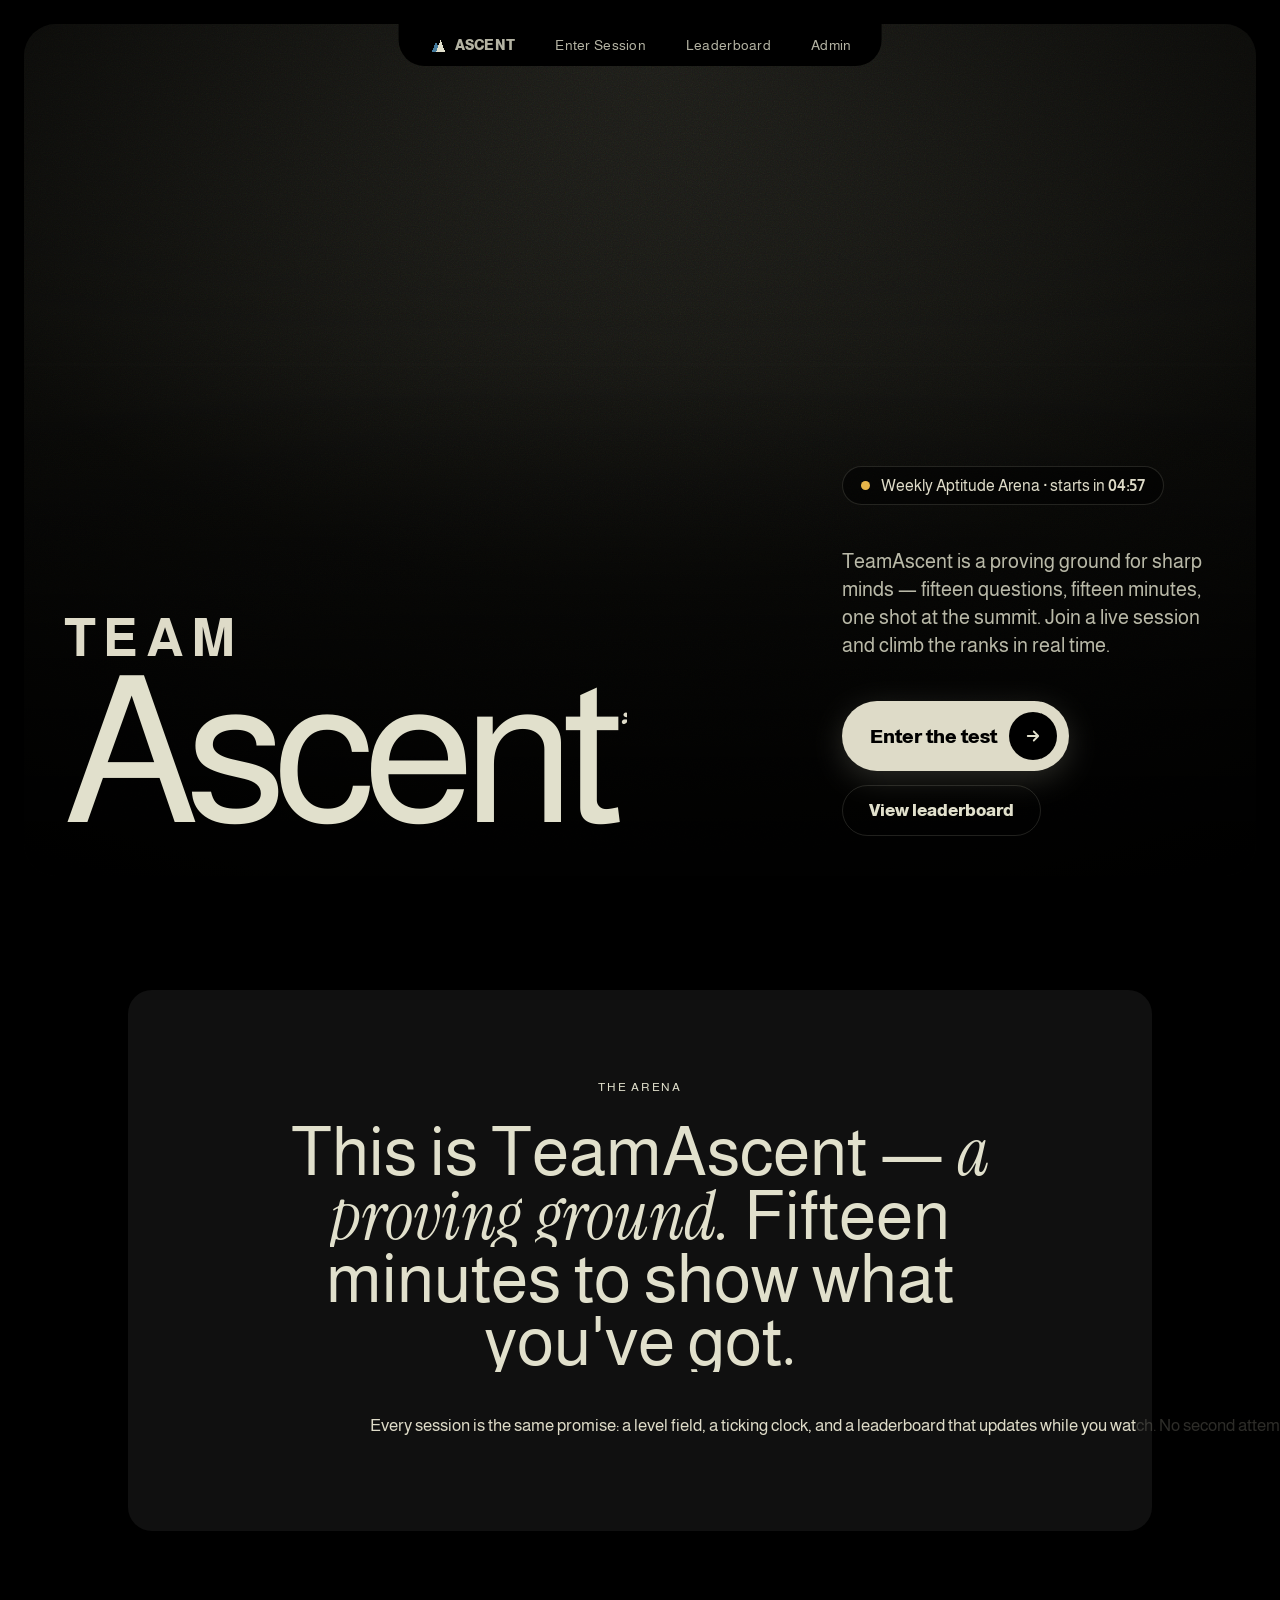
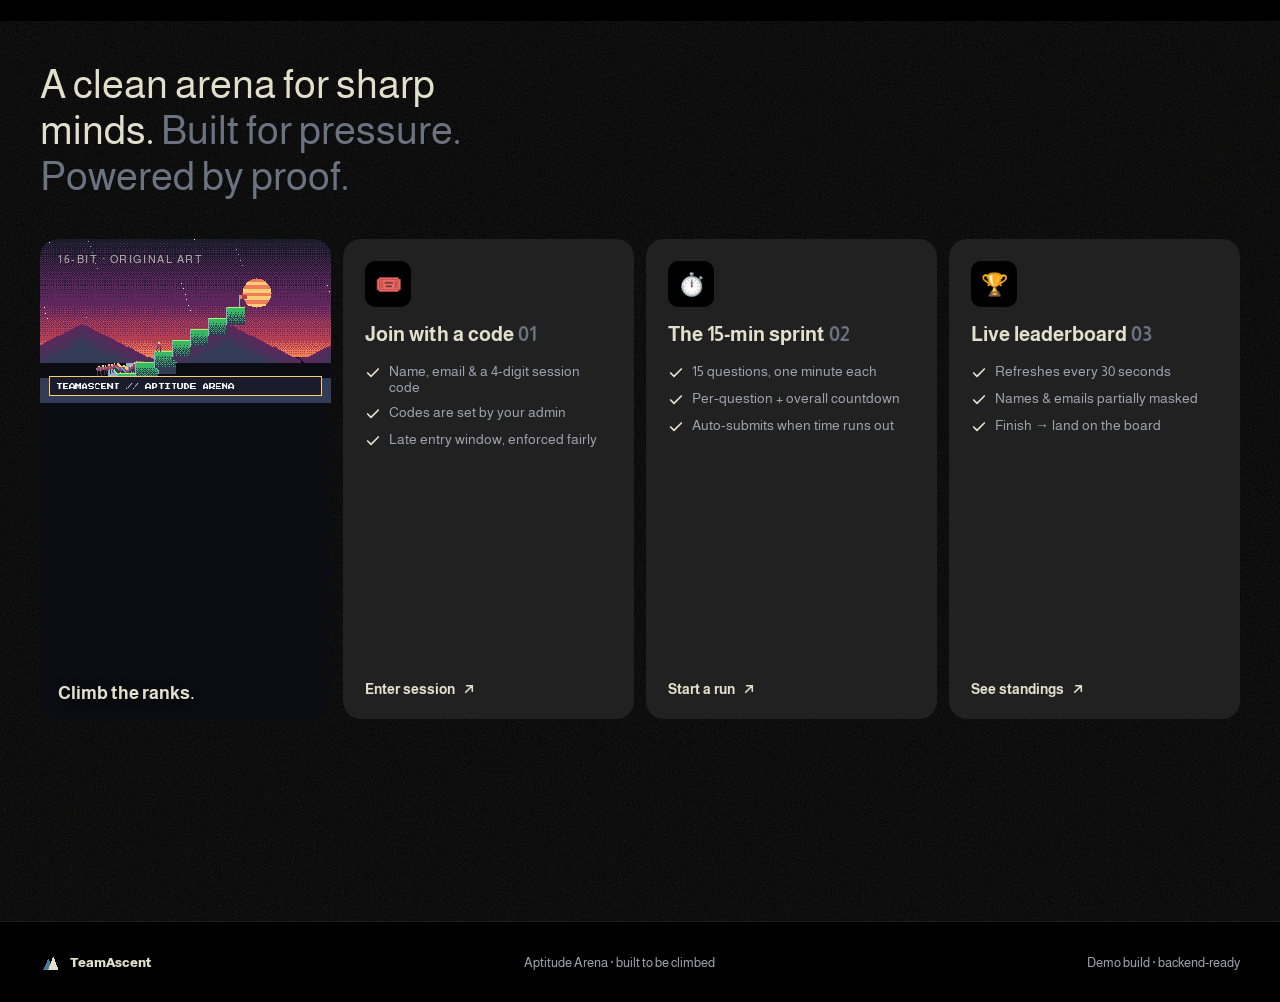
==== index.html @ a2c1b713 "Initial commit — TeamAscent Aptitude Arena Pixel + cinematic aptitude-test platform (no build step):" ====
<!DOCTYPE html>
<html lang="en">
<head>
  <meta charset="UTF-8" />
  <meta name="viewport" content="width=device-width, initial-scale=1.0" />
  <title>TeamAscent · Aptitude Arena</title>
  <meta name="description" content="TeamAscent Aptitude Arena — 15 questions, 15 minutes, one shot at the summit. Climb the live leaderboard." />
  <link rel="icon" href="data:image/svg+xml,<svg xmlns='http://www.w3.org/2000/svg' viewBox='0 0 24 24'><polygon points='10,21 16,5 22,21' fill='%23E1E0CC'/><polygon points='4,21 10,8 16,21' fill='%23457b9d'/></svg>" />
  <link rel="stylesheet" href="css/prisma.css" />
</head>
<body>

  <!-- ===================== HERO ===================== -->
  <section class="hero">
    <div class="hero-frame">
      <video class="hero-video" id="hero-video" autoplay loop muted playsinline preload="auto">
        <source src="assets/hero-loop.mp4" type="video/mp4" />
      </video>
      <div class="hero-overlay noise-overlay"></div>
      <div class="hero-overlay grad"></div>

      <nav class="nav-pill">
        <a class="nav-brand" href="index.html">
          <svg viewBox="0 0 24 24" shape-rendering="crispEdges"><polygon points="4,21 10,8 16,21" fill="#457b9d"/><polygon points="10,21 16,5 22,21" fill="#E1E0CC"/></svg>
          ASCENT
        </a>
        <a href="join.html">Enter Session</a>
        <a href="leaderboard.html">Leaderboard</a>
        <a href="admin.html">Admin</a>
      </nav>

      <div class="hero-content">
        <h1 class="hero-huge pull" id="hero-title" data-text="Team Ascent" data-asterisk="1"></h1>
        <div class="hero-right">
          <div class="session-chip" id="session-chip" style="display:none;">
            <span class="dot"></span><span id="chip-text">Loading…</span>
          </div>
          <p class="hero-desc">
            TeamAscent is a proving ground for sharp minds — fifteen questions, fifteen
            minutes, one shot at the summit. Join a live session and climb the ranks in real time.
          </p>
          <div class="cta-row">
            <a href="join.html" class="cta">Enter the test
              <span class="circle">
                <svg width="18" height="18" viewBox="0 0 24 24" fill="none" stroke="currentColor" stroke-width="2.4" stroke-linecap="round" stroke-linejoin="round"><path d="M5 12h14M13 6l6 6-6 6"/></svg>
              </span>
            </a>
            <a href="leaderboard.html" class="cta cta-ghost">View leaderboard</a>
          </div>
        </div>
      </div>
    </div>
  </section>

  <!-- ===================== ABOUT ===================== -->
  <section class="about">
    <div class="about-card">
      <div class="about-label">The Arena</div>
      <h2 class="about-head" id="about-head"></h2>
      <p class="about-body" id="about-body">Every session is the same promise: a level field, a ticking clock, and a leaderboard that updates while you watch. No second attempts, no hidden advantages — just how fast and how sharp you really are. Finish, and you land straight on the board with the pack behind you.</p>
    </div>
  </section>

  <!-- ===================== FEATURES ===================== -->
  <section class="features">
    <div class="bg-noise"></div>
    <div class="features-inner">
      <h2 class="features-head" id="features-head"></h2>
      <div class="cards">

        <!-- Card 1: our original pixel art -->
        <div class="card card-media">
          <span class="cap-sub">16-bit · original art</span>
          <canvas id="hero-canvas" class="pix" aria-label="Pixel climber ascending to the summit"></canvas>
          <span class="cap">Climb the ranks.</span>
        </div>

        <!-- Card 2 -->
        <div class="card">
          <div class="card-ico">🎟️</div>
          <h3>Join with a code <span class="num">01</span></h3>
          <ul>
            <li><svg width="16" height="16" viewBox="0 0 24 24" fill="none" stroke="currentColor" stroke-width="2.5" stroke-linecap="round" stroke-linejoin="round"><path d="M20 6 9 17l-5-5"/></svg>Name, email & a 4-digit session code</li>
            <li><svg width="16" height="16" viewBox="0 0 24 24" fill="none" stroke="currentColor" stroke-width="2.5" stroke-linecap="round" stroke-linejoin="round"><path d="M20 6 9 17l-5-5"/></svg>Codes are set by your admin</li>
            <li><svg width="16" height="16" viewBox="0 0 24 24" fill="none" stroke="currentColor" stroke-width="2.5" stroke-linecap="round" stroke-linejoin="round"><path d="M20 6 9 17l-5-5"/></svg>Late entry window, enforced fairly</li>
          </ul>
          <a class="learn" href="join.html">Enter session
            <svg width="16" height="16" viewBox="0 0 24 24" fill="none" stroke="currentColor" stroke-width="2.4" stroke-linecap="round" stroke-linejoin="round"><path d="M5 12h14M13 6l6 6-6 6"/></svg></a>
        </div>

        <!-- Card 3 -->
        <div class="card">
          <div class="card-ico">⏱️</div>
          <h3>The 15-min sprint <span class="num">02</span></h3>
          <ul>
            <li><svg width="16" height="16" viewBox="0 0 24 24" fill="none" stroke="currentColor" stroke-width="2.5" stroke-linecap="round" stroke-linejoin="round"><path d="M20 6 9 17l-5-5"/></svg>15 questions, one minute each</li>
            <li><svg width="16" height="16" viewBox="0 0 24 24" fill="none" stroke="currentColor" stroke-width="2.5" stroke-linecap="round" stroke-linejoin="round"><path d="M20 6 9 17l-5-5"/></svg>Per-question + overall countdown</li>
            <li><svg width="16" height="16" viewBox="0 0 24 24" fill="none" stroke="currentColor" stroke-width="2.5" stroke-linecap="round" stroke-linejoin="round"><path d="M20 6 9 17l-5-5"/></svg>Auto-submits when time runs out</li>
          </ul>
          <a class="learn" href="join.html">Start a run
            <svg width="16" height="16" viewBox="0 0 24 24" fill="none" stroke="currentColor" stroke-width="2.4" stroke-linecap="round" stroke-linejoin="round"><path d="M5 12h14M13 6l6 6-6 6"/></svg></a>
        </div>

        <!-- Card 4 -->
        <div class="card">
          <div class="card-ico">🏆</div>
          <h3>Live leaderboard <span class="num">03</span></h3>
          <ul>
            <li><svg width="16" height="16" viewBox="0 0 24 24" fill="none" stroke="currentColor" stroke-width="2.5" stroke-linecap="round" stroke-linejoin="round"><path d="M20 6 9 17l-5-5"/></svg>Refreshes every 30 seconds</li>
            <li><svg width="16" height="16" viewBox="0 0 24 24" fill="none" stroke="currentColor" stroke-width="2.5" stroke-linecap="round" stroke-linejoin="round"><path d="M20 6 9 17l-5-5"/></svg>Names & emails partially masked</li>
            <li><svg width="16" height="16" viewBox="0 0 24 24" fill="none" stroke="currentColor" stroke-width="2.5" stroke-linecap="round" stroke-linejoin="round"><path d="M20 6 9 17l-5-5"/></svg>Finish → land on the board</li>
          </ul>
          <a class="learn" href="leaderboard.html">See standings
            <svg width="16" height="16" viewBox="0 0 24 24" fill="none" stroke="currentColor" stroke-width="2.4" stroke-linecap="round" stroke-linejoin="round"><path d="M5 12h14M13 6l6 6-6 6"/></svg></a>
        </div>

      </div>
    </div>
  </section>

  <!-- ===================== FOOTER ===================== -->
  <footer class="foot">
    <div class="foot-inner">
      <span class="foot-brand">
        <svg width="20" height="20" viewBox="0 0 24 24" shape-rendering="crispEdges"><polygon points="4,21 10,8 16,21" fill="#457b9d"/><polygon points="10,21 16,5 22,21" fill="#E1E0CC"/></svg>
        TeamAscent
      </span>
      <span>Aptitude Arena · built to be climbed</span>
      <span>Demo build · backend-ready</span>
    </div>
  </footer>

  <script src="js/config.js"></script>
  <script src="js/util.js"></script>
  <script src="js/api.js"></script>
  <script src="js/pixelscene.js"></script>
  <script src="js/landing.js"></script>
</body>
</html>
---- css/prisma.css ----
/* =============================================================
   TeamAscent — Landing: cinematic / cream (Prisma-inspired)
   Vanilla, mobile-first, dependency-free.
   ============================================================= */

@import url('https://fonts.googleapis.com/css2?family=Almarai:wght@300;400;700;800&family=Instrument+Serif:ital@1&family=Press+Start+2P&display=swap');

:root {
  --bg: #000000;
  --card: #101010;
  --card-2: #212121;
  --cream: #E1E0CC;
  --cream-2: #DEDBC8;
  --muted: #9ca3af;   /* gray-400 */
  --muted-2: #6b7280; /* gray-500 */
  --rule: rgba(225,224,204,0.14);
}

* { box-sizing: border-box; }
html { scroll-behavior: smooth; -webkit-text-size-adjust: 100%; }
body {
  margin: 0; background: var(--bg); color: var(--cream);
  font-family: 'Almarai', -apple-system, BlinkMacSystemFont, 'Segoe UI', Roboto, sans-serif;
  font-weight: 400; overflow-x: hidden;
}
a { color: inherit; text-decoration: none; }
.serif { font-family: 'Instrument Serif', serif; font-style: italic; font-weight: 400; }

/* Noise textures (inline SVG feTurbulence) */
.noise-overlay {
  background-image: url("data:image/svg+xml,%3Csvg xmlns='http://www.w3.org/2000/svg'%3E%3Cfilter id='n'%3E%3CfeTurbulence type='fractalNoise' baseFrequency='0.85' numOctaves='3' stitchTiles='stitch'/%3E%3C/filter%3E%3Crect width='100%25' height='100%25' filter='url(%23n)'/%3E%3C/svg%3E");
}
.bg-noise {
  background-image: url("data:image/svg+xml,%3Csvg xmlns='http://www.w3.org/2000/svg'%3E%3Cfilter id='n'%3E%3CfeTurbulence type='fractalNoise' baseFrequency='0.9' numOctaves='4' stitchTiles='stitch'/%3E%3C/filter%3E%3Crect width='100%25' height='100%25' filter='url(%23n)'/%3E%3C/svg%3E");
}

.wrap { width: min(1280px, 100%); margin: 0 auto; }

/* ============================ HERO ============================ */
.hero {
  min-height: 100vh; min-height: 100svh; padding: 14px;
}
@media (min-width: 768px) { .hero { padding: 24px; } }

.hero-frame {
  position: relative; width: 100%; height: calc(100svh - 28px);
  border-radius: 20px; overflow: hidden;
  background: radial-gradient(120% 120% at 50% 0%, #2a2a24 0%, #0a0a08 55%, #000 100%);
}
@media (min-width: 768px) { .hero-frame { height: calc(100svh - 48px); border-radius: 32px; } }

.hero-video {
  position: absolute; inset: 0; width: 100%; height: 100%;
  object-fit: cover; opacity: 0; transition: opacity 1s linear; z-index: 0;
  will-change: opacity;
}
.hero-overlay { position: absolute; inset: 0; z-index: 1; pointer-events: none; }
.hero-overlay.noise-overlay { opacity: 0.7; mix-blend-mode: overlay; }
.hero-overlay.grad {
  background: linear-gradient(180deg, rgba(0,0,0,0.35) 0%, rgba(0,0,0,0) 40%, rgba(0,0,0,0.75) 100%);
}

/* Navbar pill (hangs from top) */
.nav-pill {
  position: absolute; top: 0; left: 50%; transform: translateX(-50%); z-index: 5;
  background: #000; border-radius: 0 0 18px 18px;
  padding: 10px 18px; display: flex; gap: 14px; align-items: center;
  max-width: 94%;
}
@media (min-width: 768px) { .nav-pill { padding: 12px 30px; gap: 40px; border-radius: 0 0 26px 26px; } }
.nav-pill a {
  font-size: 11px; letter-spacing: .02em; color: rgba(225,224,204,0.8);
  white-space: nowrap; transition: color .2s;
}
@media (min-width: 768px) { .nav-pill a { font-size: 14px; } }
.nav-pill a:hover, .nav-pill a.active { color: var(--cream); }
.nav-brand { display: flex; align-items: center; gap: 8px; font-weight: 800; }
.nav-brand svg { width: 18px; height: 18px; }

/* Hero content bottom-aligned */
.hero-content {
  position: absolute; left: 0; right: 0; bottom: 0; z-index: 4;
  padding: 24px; display: grid; grid-template-columns: 1fr; gap: 18px;
}
@media (min-width: 900px) {
  .hero-content { grid-template-columns: 8fr 4fr; align-items: end; padding: 40px; gap: 30px; }
}
.hero-huge {
  font-weight: 500; line-height: 0.82; letter-spacing: -0.06em; color: var(--cream);
  font-size: 23vw; margin: 0; position: relative;
  display: flex; flex-direction: column; align-items: flex-start;
}
@media (min-width: 640px) { .hero-huge { font-size: 22vw; } }
@media (min-width: 900px) { .hero-huge { font-size: 19vw; } }
@media (min-width: 1280px) { .hero-huge { font-size: 16vw; } }
.hero-huge .star {
  font-size: 0.28em; vertical-align: super; margin-left: 0.04em; color: var(--cream-2);
}
/* "Team" — small label stacked above the giant word */
.hero-huge .pre {
  display: block; font-size: 0.26em; font-weight: 700;
  letter-spacing: 0.14em; text-transform: uppercase;
  color: var(--cream-2); margin-bottom: 0.08em; line-height: 1;
}
.hero-right { display: flex; flex-direction: column; gap: 22px; }
.hero-desc {
  color: rgba(225,224,204,0.82); font-size: 17px; line-height: 1.35; max-width: 44ch;
}
@media (min-width: 768px) { .hero-desc { font-size: 20px; line-height: 1.4; } }

/* Word pull-up animation */
.pull .word { display: inline-block; overflow: hidden; vertical-align: top; }
.pull .word .inner {
  display: inline-block; transform: translateY(1.05em); opacity: 0;
  transition: transform .7s cubic-bezier(.16,1,.3,1), opacity .7s;
}
.pull.in .word .inner { transform: translateY(0); opacity: 1; }

/* CTA */
.cta-row { display: flex; gap: 14px; flex-wrap: wrap; }
.cta {
  display: inline-flex; align-items: center; gap: 12px;
  background: var(--cream-2); color: #000; border-radius: 999px;
  padding: 11px 12px 11px 28px; font-weight: 800; font-size: 19px;
  transition: gap .2s, transform .2s, box-shadow .2s;
  box-shadow: 0 8px 30px rgba(222,219,200,0.18);
}
.cta:hover { gap: 18px; transform: translateY(-1px); box-shadow: 0 12px 36px rgba(222,219,200,0.28); }
.cta .circle {
  width: 48px; height: 48px; border-radius: 50%; background: #000; color: var(--cream);
  display: grid; place-items: center; transition: transform .2s;
}
.cta:hover .circle { transform: scale(1.1); }
.cta-ghost {
  background: transparent; color: var(--cream); border: 1.5px solid var(--rule);
  padding: 15px 26px; font-size: 17px; box-shadow: none;
}
.cta-ghost:hover { border-color: var(--cream); box-shadow: none; }
@media (max-width: 560px) {
  .cta-row { flex-direction: column; align-items: stretch; }
  .cta { justify-content: space-between; font-size: 20px; }
  .cta-ghost { justify-content: center; }
}

/* Live session chip */
.session-chip {
  display: inline-flex; align-items: center; gap: 11px; align-self: flex-start;
  background: rgba(0,0,0,0.55); border: 1px solid var(--rule); border-radius: 999px;
  padding: 10px 18px; font-size: 16px; color: var(--cream-2);
}
.session-chip .dot { width: 9px; height: 9px; border-radius: 50%; background: #d62828; animation: blip 1.4s infinite; }
.session-chip.soon .dot { background: #e8b64a; }
.session-chip.closed .dot { background: var(--muted-2); animation: none; }
@keyframes blip { 0%,100%{opacity:1} 50%{opacity:.25} }
.session-chip b { font-variant-numeric: tabular-nums; }

/* ============================ ABOUT ============================ */
.about { background: var(--bg); padding: 90px 16px; }
.about-card {
  background: var(--card); border-radius: 24px; max-width: 1024px; margin: 0 auto;
  text-align: center; padding: 60px 24px;
}
@media (min-width: 768px) { .about-card { padding: 90px 50px; } }
.about-label { color: var(--cream); font-size: 11px; letter-spacing: .14em; text-transform: uppercase; margin-bottom: 26px; }
@media (min-width: 640px) { .about-label { font-size: 12px; } }
.about-head {
  font-size: clamp(30px, 6vw, 68px); line-height: 0.92; max-width: 22ch; margin: 0 auto;
  font-weight: 400;
}
.about-head .serif { color: var(--cream); }
.about-body {
  color: var(--cream-2); font-size: 14px; line-height: 1.7; max-width: 60ch;
  margin: 40px auto 0;
}
@media (min-width: 768px) { .about-body { font-size: 17px; } }
.about-body .char { transition: opacity .1s linear; }

/* ============================ FEATURES ============================ */
.features { position: relative; background: var(--bg); padding: 40px 16px 110px; min-height: 100vh; }
.features .bg-noise { position: absolute; inset: 0; opacity: 0.15; pointer-events: none; }
.features-inner { position: relative; max-width: 1200px; margin: 0 auto; }
.features-head {
  font-size: clamp(20px, 3.5vw, 40px); font-weight: 400; line-height: 1.15;
  margin: 0 0 40px; max-width: 24ch;
}
.features-head .dim { color: var(--muted-2); }

.cards { display: grid; grid-template-columns: 1fr; gap: 12px; }
@media (min-width: 700px) { .cards { grid-template-columns: 1fr 1fr; } }
@media (min-width: 1040px) { .cards { grid-template-columns: repeat(4, 1fr); min-height: 480px; } }

.card {
  background: var(--card-2); border-radius: 18px; padding: 22px; position: relative;
  overflow: hidden; display: flex; flex-direction: column;
  opacity: 0; transform: translateY(16px) scale(0.97);
  transition: opacity .6s cubic-bezier(.22,1,.36,1), transform .6s cubic-bezier(.22,1,.36,1);
}
.card.in { opacity: 1; transform: none; }
.card-media { background: #0c0d12; padding: 0; align-items: stretch; }
.card-media .pix { width: 100%; display: block; }
.card-media .cap {
  position: absolute; left: 18px; bottom: 16px; color: var(--cream); font-weight: 700;
  font-size: 18px; text-shadow: 0 2px 10px rgba(0,0,0,.6); z-index: 2;
}
.card-media .cap-sub { position:absolute; left:18px; top:14px; z-index:2; font-size:11px; letter-spacing:.14em; text-transform:uppercase; color:rgba(225,224,204,.75); }
.card-ico {
  width: 46px; height: 46px; border-radius: 10px; display: grid; place-items: center;
  background: #000; color: var(--cream); font-size: 22px; margin-bottom: 16px;
}
.card h3 { font-size: 20px; font-weight: 700; margin: 0 0 4px; }
.card .num { color: var(--muted-2); font-weight: 700; }
.card ul { list-style: none; margin: 14px 0 0; padding: 0; display: grid; gap: 9px; }
.card li { display: flex; gap: 8px; align-items: flex-start; color: var(--muted); font-size: 14px; }
.card li svg { flex: none; margin-top: 2px; color: var(--cream); }
.card .learn {
  margin-top: auto; padding-top: 16px; display: inline-flex; align-items: center; gap: 6px;
  color: var(--cream); font-weight: 700; font-size: 14px;
}
.card .learn svg { transform: rotate(-45deg); transition: transform .2s; }
.card .learn:hover svg { transform: rotate(-45deg) translateX(3px); }

/* ============================ FOOTER ============================ */
.foot { background: #000; border-top: 1px solid var(--rule); padding: 30px 16px; }
.foot-inner {
  max-width: 1200px; margin: 0 auto; display: flex; justify-content: space-between;
  gap: 14px; flex-wrap: wrap; color: var(--muted); font-size: 13px; align-items: center;
}
.foot-brand { display: flex; align-items: center; gap: 10px; color: var(--cream); font-weight: 800; }
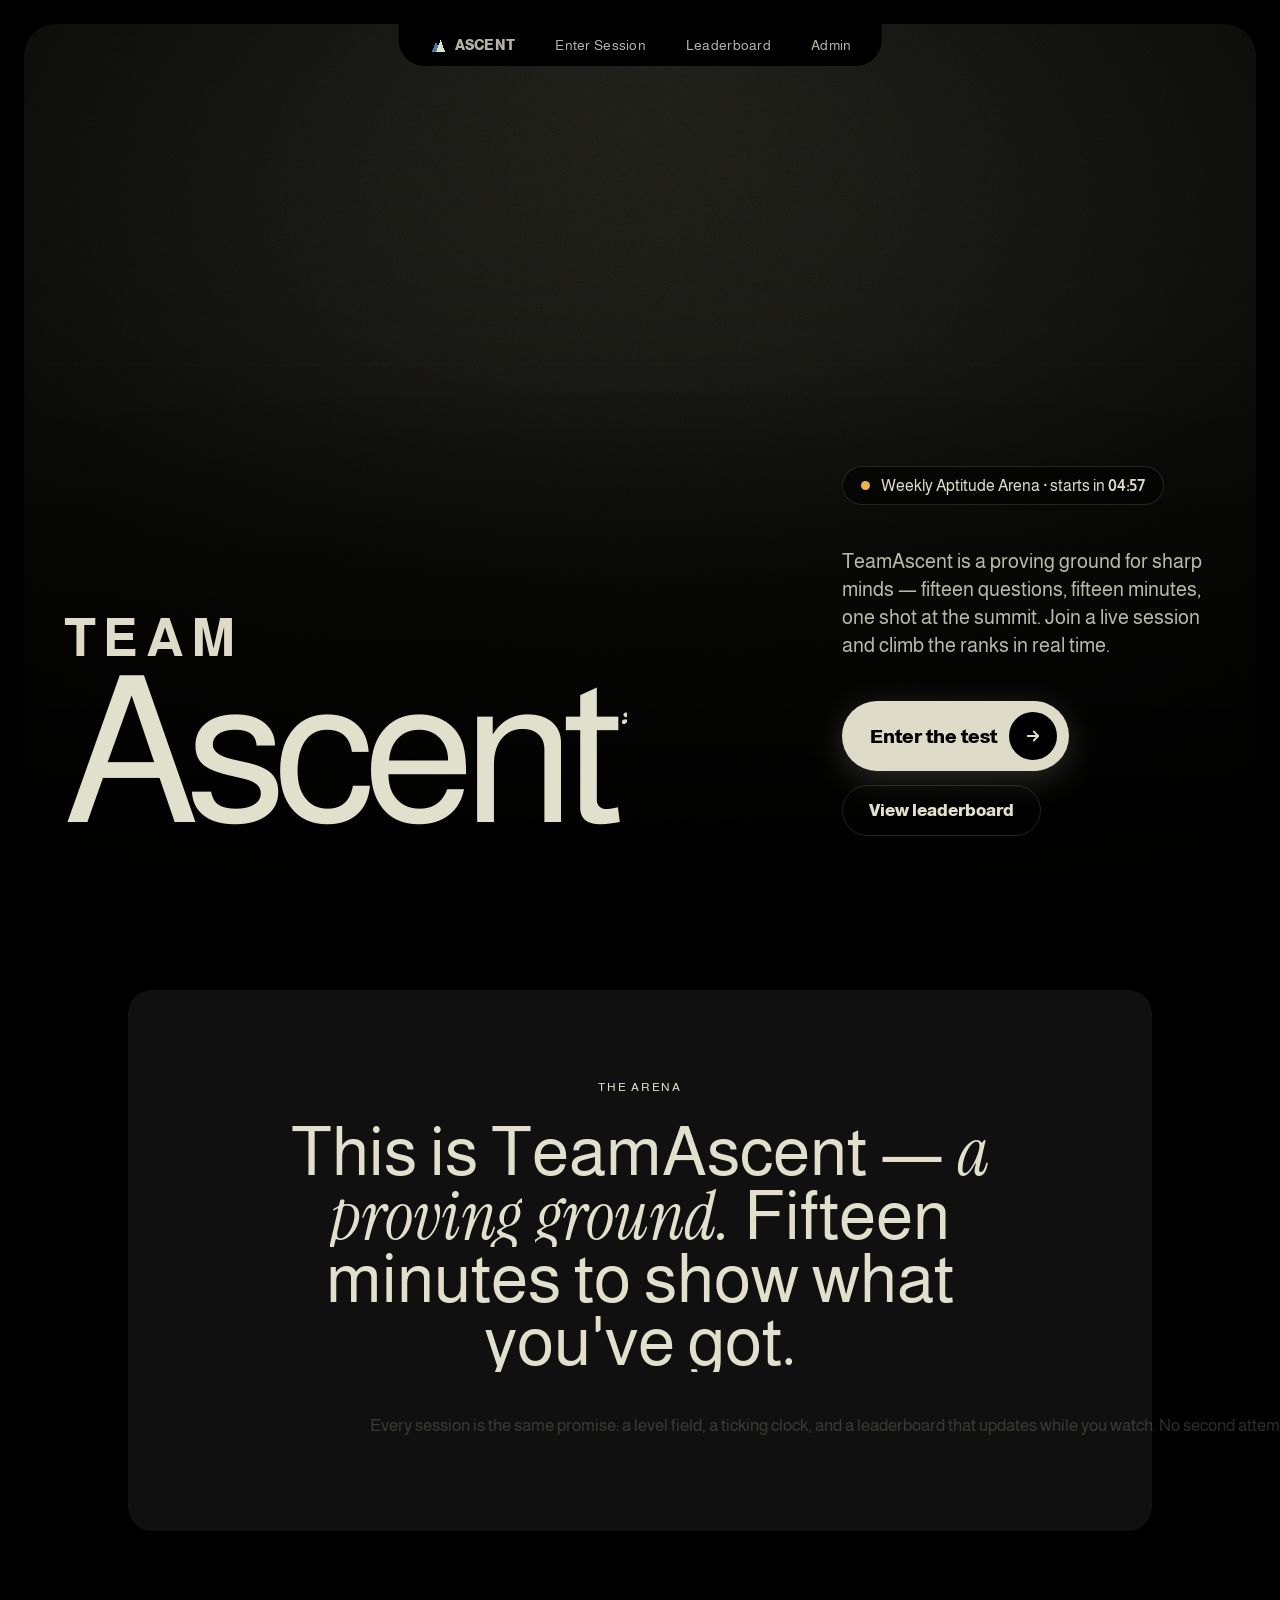
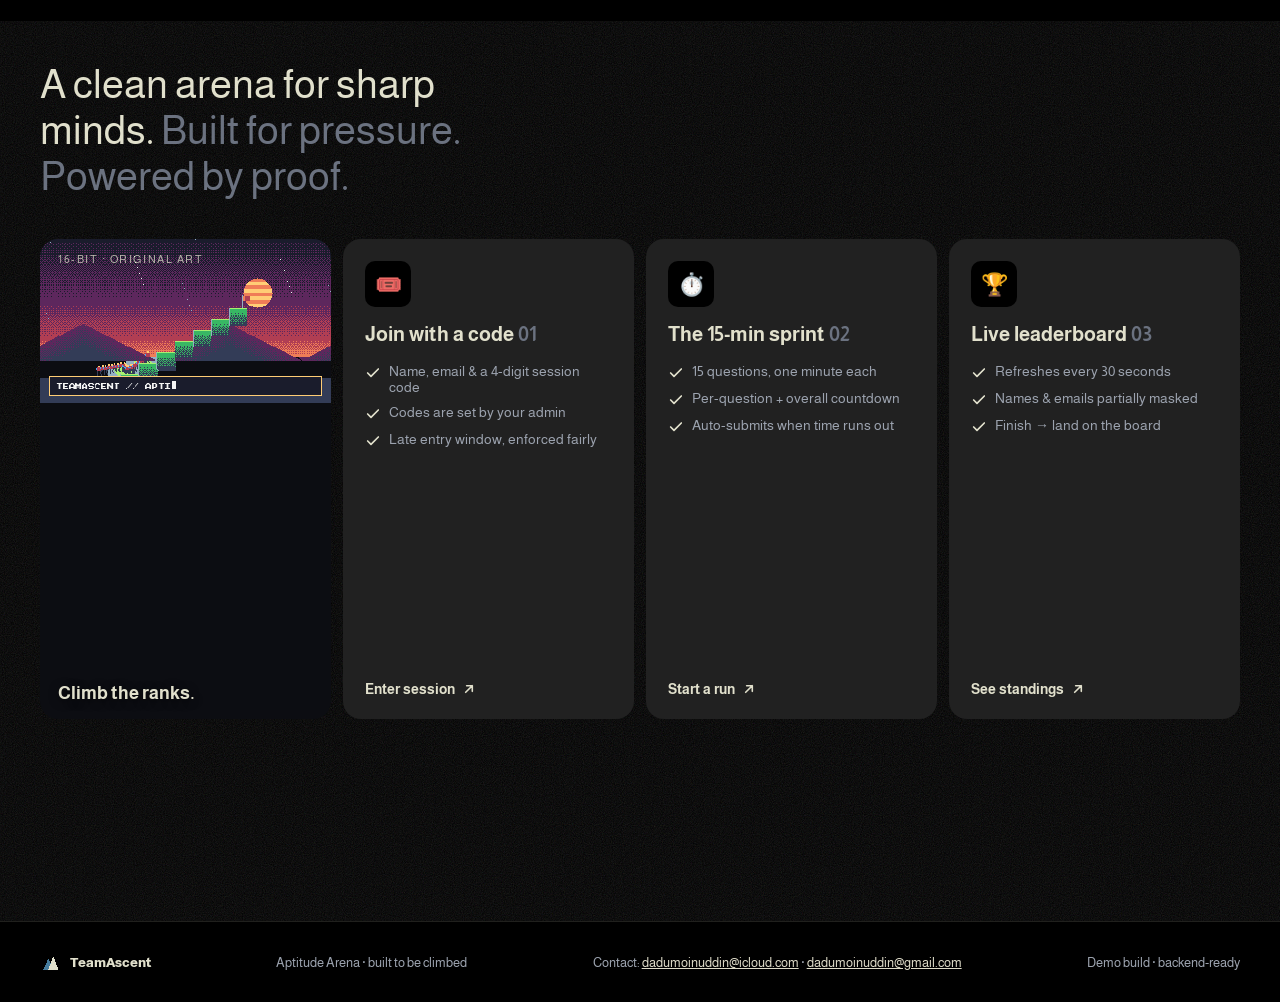
==== commit 8dc2c6a5: "Set email placeholder + add developer contact emails Co-Authored-By: Claude Opus 4.8 <noreply@anthro" ====
--- a/index.html
+++ b/index.html
@@ -126,6 +126,7 @@
         TeamAscent
       </span>
       <span>Aptitude Arena · built to be climbed</span>
+      <span class="foot-contact">Contact: <a href="mailto:dadumoinuddin@icloud.com">dadumoinuddin@icloud.com</a> · <a href="mailto:dadumoinuddin@gmail.com">dadumoinuddin@gmail.com</a></span>
       <span>Demo build · backend-ready</span>
     </div>
   </footer>
--- a/css/prisma.css
+++ b/css/prisma.css
@@ -226,3 +226,5 @@
   gap: 14px; flex-wrap: wrap; color: var(--muted); font-size: 13px; align-items: center;
 }
 .foot-brand { display: flex; align-items: center; gap: 10px; color: var(--cream); font-weight: 800; }
+.foot-contact a { color: var(--cream-2); text-decoration: underline; }
+.foot-contact a:hover { color: var(--cream); }
